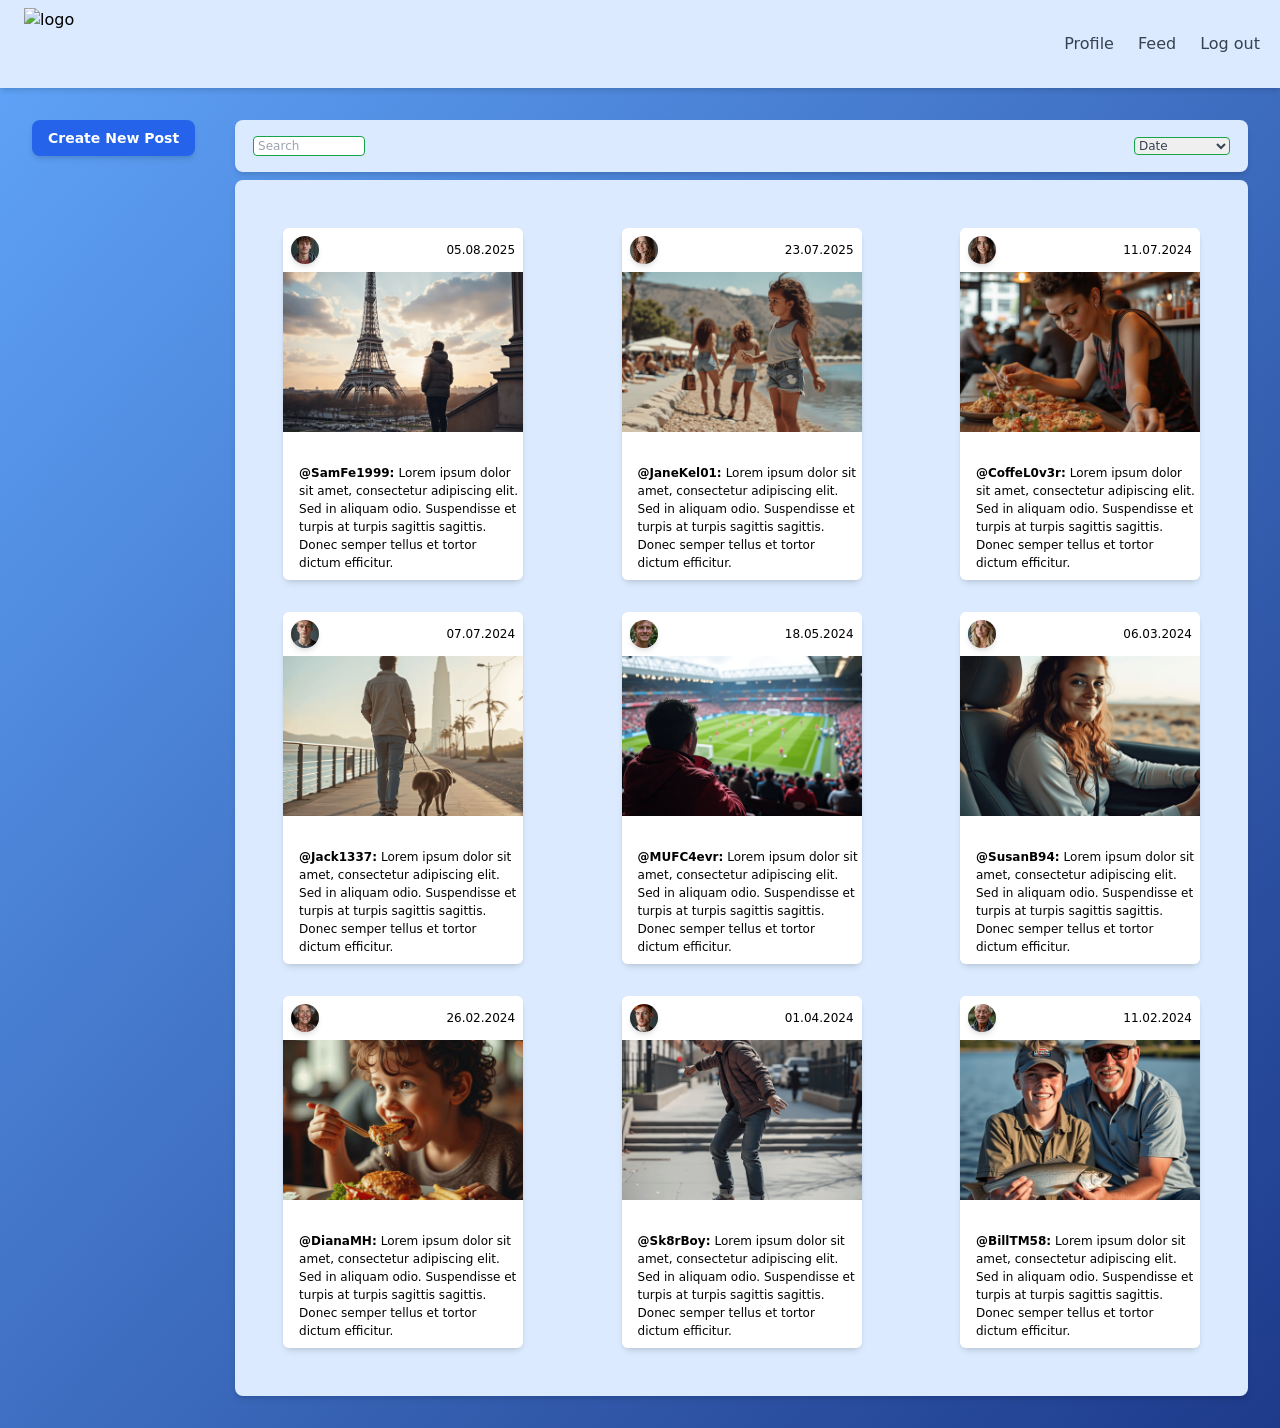
==== feed/index.html @ c8bd6e22 "uploaded files" ====
<!DOCTYPE html>
<html lang="en">

<head>
    <meta charset="UTF-8">
    <meta name="viewport" content="width=device-width, initial-scale=1.0">
    <script src="https://kit.fontawesome.com/2b623f016d.js" crossorigin="anonymous"></script>
    <title>SOME | FEED</title>
    <link href="../css/style.css" rel="stylesheet">
    <link rel="icon" href="img/favicon_io/favicon.ico" type="image/x-icon">

</head>

<body class="bg-gradient-to-br from-blue-400 to-blue-900 h-auto flex flex-col items-center justify-center">
    <!-- Navbar -->
    <nav class="bg-blue-100 shadow-md p-1 relative min-w-full">
        <div class="container mx-auto flex justify-between items-center px-4 ">
            <img src="../img/logo.png" alt="logo" class="h-20 w-20 p-1">
            <button id="menu-toggle" class="text-2xl text-gray-700 md:hidden">
                ☰
            </button>
            <ul id="menu" class="hidden md:flex text-md text-gray-700 space-x-6 sticky top-0">
                <li><a href="../profile/index.html" class="hover:text-blue-500  hover:underline">Profile</a></li>
                <li><a href="index.html" class="hover:text-blue-500 hover:underline">Feed</a></li>
                <li><a href="../index.html" class="hover:text-blue-500 hover:underline">Log out</a></li>
            </ul>
        </div>

        <!-- Mobilmeny -->
        <ul id="mobile-menu"
            class=" hidden absolute left-0 top-full w-full bg-blue-100 shadow-md flex-col text-gray-700 text-center space-y-4 p-2 p-4 pb-8 md:hidden ">
            <li><a href="/profile/index.html" class="block p-2 hover:bg-blue-200 flex justify-center flex-col"><i
                        class="fa-solid fa-user text-xs text-green-400 drop-shadow"></i>Profile</a></li>
            <li><a href="/feed/index.html" class="block p-2 hover:bg-blue-200 flex justify-center flex-col"><i
                        class="fa-solid fa-rss text-xs text-green-400 drop-shadow"></i>Feed</a></li>
            <li><a href="/index.html" class="block p-2 hover:bg-blue-200 flex justify-center flex-col"><i
                        class="fa-solid fa-right-from-bracket text-xs text-red-400 drop-shadow"></i>Log Out</a></li>

        </ul>
    </nav>



    <main class="container flex justify-center flex-col sm:flex-row h-full p-8">
        <!-- Left column(Create post)-->
        <div class="  sm:min-w-max flex flex-col rounded-lg h-full ">
            <details class="group">
                <!-- Button to toggle post form -->
                <summary
                    class="bg-blue-600 text-white min-w-max  text-sm font-semibold px-4 py-2 rounded-lg shadow-md  mb-4 list-none cursor-pointer hover:bg-green-600">
                    Create New Post
                </summary>



                <!-- Post form -->
                <div class="bg-blue-100 sm:min-w-max flex flex-col p-8 shadow-md rounded-lg h-full mb-4 ">

                    <button
                        class="border-2 border-green-400 flex items-center justify-between w-full px-4 py-2 rounded-lg shadow-md hover:border-blue-400">
                        <span class="text-gray-500 ">Add photo</span>
                        <i class="fa-regular fa-image text-xl text-gray-500"></i>
                    </button>

                    <textarea placeholder="Enter text..."
                        class="border border-green-600 rounded-lg p-2 w-full h-32 my-4 focus:outline-none focus:ring focus:border-green-400"></textarea>

                    <button
                        class="bg-green-500 font-semibold px-2 py-3 rounded-lg shadow-md w-full text-white hover:bg-blue-400">
                        Post
                    </button>
                </div>
            </details>
        </div>
        <!-- Searchbar and -->
        <div>
            <!-- Right column(activty) -->
            <div class=" bg-blue-100 flex flex-wrap shadow-md rounded-lg h-auto  p-4 p-1 sm:mt-0
        sm:ml-10">

                <div class="container w-full min-w-min flex flex-wrap justify-between items-center mx-0.5 ">

                    <input type="text" placeholder="Search"
                        class="border border-green-600 rounded p-1 w-28 h-5 text-[12px] focus:outline-none focus:ring focus:border-green-400 my-2 sm:my-0">


                    <select
                        class="border border-green-600 rounded  w-24 focus:outline-none text-[12px] text-gray-700 focus:ring focus:border-green-400 sm:justify-end">
                        <option value="date">Date</option>
                        <option value="comments">Comments</option>
                        <option value="likes">Likes</option>
                    </select>
                </div>
            </div>

            <div class=" bg-blue-100 flex flex-wrap shadow-md rounded-lg h-auto justify-center sm:p-8 p-1 mt-2  
                sm:ml-10 lg:justify-between">


                <div class="bg-white min-h-52 w-140 m-4 shadow-md rounded-lg w-60">
                    <div class="bg-white rounded-t-md p-2 flex justify-between items-center text-xs">
                        <img src="../img/profile/man1.png" alt="profile picture of SamFe1999"
                            class="bg-blue-100 shadow-md rounded-full h-7 w-7 object-cover">
                        05.08.2025
                    </div>
                    <img src="../img/content/eiffeltower.png" alt="picture of man looking at the eiffel tower"
                        class=" h-40 w-full w-3 mx-auto object-cover ring-green-500">
                    <div class="bg-white py-1 rounded-b-md">
                        <div>
                            <i class="fa-solid fa-heart fa-sm px-0.5 pl-4 text-red-600"></i>
                            <i class="fa-regular fa-comment fa-sm px-0.5"></i>
                            <div class="flex flex-row">
                                <p class="text-[12px] px-0.5 py-1 pl-4"><span
                                        class=" pr-1 font-bold">@SamFe1999:</span>Lorem
                                    ipsum dolor sit amet, consectetur adipiscing elit. Sed
                                    in aliquam odio. Suspendisse et turpis at turpis sagittis sagittis. Donec semper
                                    tellus
                                    et tortor dictum efficitur.</p>

                            </div>



                        </div>
                    </div>
                </div>

                <div class="bg-white min-h-52 w-140 m-4 shadow-md rounded-lg w-60">
                    <div class="bg-white rounded-t-md p-2 flex justify-between items-center text-xs">
                        <img src="../img/profile/woman1.png" alt="profile picture of JaneKel01"
                            class="bg-blue-100 shadow-md rounded-full h-7 w-7 object-cover">
                        23.07.2025
                    </div>
                    <img src="../img/content/spain.png" alt="Picture of a girl playing on the beach"
                        class=" h-40 w-full w-3 mx-auto object-cover ring-green-500">
                    <div class="bg-white py-1 rounded-b-md">
                        <i class="fa-regular fa-heart fa-sm px-0.5 pl-4 "></i>
                        <i class="fa-regular fa-comment fa-sm px-0.5"></i>
                        <div class="flex flex-row">
                            <p class="text-[12px] px-0.5 py-1 pl-4"><span
                                    class=" pr-1 font-bold">@JaneKel01:</span>Lorem
                                ipsum dolor sit amet, consectetur adipiscing elit. Sed
                                in aliquam odio. Suspendisse et turpis at turpis sagittis sagittis. Donec semper tellus
                                et tortor dictum efficitur.</p>

                        </div>
                    </div>
                </div>
                <div class="bg-white min-h-52 w-140 m-4 shadow-md rounded-lg w-60">
                    <div class="bg-white rounded-t-md p-2 flex justify-between items-center text-xs">
                        <img src="../img/profile/woman2.png" alt="profile picture of CoffeL0v3r"
                            class="bg-blue-100 shadow-md rounded-full h-7 w-7 object-cover">
                        11.07.2024
                    </div>
                    <img src="../img/content/food.png" alt="Picture of a woman eatin on a restaurant"
                        class=" h-40 w-full w-3 mx-auto object-cover ring-green-500">
                    <div class="bg-white py-1 rounded-b-md">
                        <i class="fa-solid fa-heart fa-sm px-0.5 pl-4 text-red-600"></i>
                        <i class="fa-regular fa-comment fa-sm px-0.5"></i>
                        <div class="flex flex-row">
                            <p class="text-[12px] px-0.5 py-1 pl-4"><span
                                    class=" pr-1 font-bold">@CoffeL0v3r:</span>Lorem
                                ipsum dolor sit amet, consectetur adipiscing elit. Sed
                                in aliquam odio. Suspendisse et turpis at turpis sagittis sagittis. Donec semper tellus
                                et tortor dictum efficitur.</p>

                        </div>
                    </div>
                </div>
                <div class="bg-white min-h-52 w-140 m-4 shadow-md rounded-lg w-60">
                    <div class="bg-white rounded-t-md p-2 flex justify-between items-center text-xs">
                        <img src="../img/profile/man2.png" alt="profile picture of Jack1337"
                            class="bg-blue-100 shadow-md rounded-full h-7 w-7 object-cover">
                        07.07.2024
                    </div>
                    <img src="../img/content/dogwalk.png" alt="picture of a a man walking a dog along a promenade"
                        class=" h-40 w-full w-3 mx-auto object-cover ring-green-500">
                    <div class="bg-white py-1 rounded-b-md">
                        <i class="fa-solid fa-heart fa-sm px-0.5 pl-4 text-red-600"></i>
                        <i class="fa-regular fa-comment fa-sm px-0.5"></i>
                        <div class="flex flex-row">
                            <p class="text-[12px] px-0.5 py-1 pl-4"><span class=" pr-1 font-bold">@Jack1337:</span>Lorem
                                ipsum dolor sit amet, consectetur adipiscing elit. Sed
                                in aliquam odio. Suspendisse et turpis at turpis sagittis sagittis. Donec semper tellus
                                et tortor dictum efficitur.</p>

                        </div>
                    </div>
                </div>
                <div class="bg-white min-h-52 w-140 m-4 shadow-md rounded-lg w-60">
                    <div class="bg-white rounded-t-md p-2 flex justify-between items-center text-xs">
                        <img src="../img/profile/man3.png" alt="profile picture of MUFC4evr"
                            class="bg-blue-100 shadow-md rounded-full h-7 w-7 object-cover">
                        18.05.2024
                    </div>
                    <img src="../img/content/football.png" alt="Picture from the stand during a football match"
                        class=" h-40 w-full w-3 mx-auto object-cover ring-green-500">
                    <div class="bg-white py-1 rounded-b-md">
                        <i class="fa-regular fa-heart fa-sm px-0.5 pl-4 "></i>
                        <i class="fa-regular fa-comment fa-sm px-0.5"></i>
                        <div class="flex flex-row">
                            <p class="text-[12px] px-0.5 py-1 pl-4"><span class=" pr-1 font-bold">@MUFC4evr:</span>Lorem
                                ipsum dolor sit amet, consectetur adipiscing elit. Sed
                                in aliquam odio. Suspendisse et turpis at turpis sagittis sagittis. Donec semper tellus
                                et tortor dictum efficitur.</p>

                        </div>
                    </div>
                </div>
                <div class="bg-white min-h-52 w-140 m-4 shadow-md rounded-lg w-60">
                    <div class="bg-white rounded-t-md p-2 flex justify-between items-center text-xs">
                        <img src="../img/profile/woman3.png" alt="profile picture of SusanB94"
                            class="bg-blue-100 shadow-md rounded-full h-7 w-7 object-cover">
                        06.03.2024
                    </div>
                    <img src="../img/content/roadtrip1.png" alt="Picture of a woman driving a car on a roadtrip"
                        class=" h-40 w-full w-3 mx-auto object-cover ring-green-500">
                    <div class="bg-white py-1 rounded-b-md">
                        <i class="fa-solid fa-heart fa-sm px-0.5 pl-4 text-red-600"></i>
                        <i class="fa-regular fa-comment fa-sm px-0.5"></i>
                        <div class="flex flex-row">
                            <p class="text-[12px] px-0.5 py-1 pl-4"><span class=" pr-1 font-bold">@SusanB94:</span>Lorem
                                ipsum dolor sit amet, consectetur adipiscing elit. Sed
                                in aliquam odio. Suspendisse et turpis at turpis sagittis sagittis. Donec semper tellus
                                et tortor dictum efficitur.</p>

                        </div>
                    </div>
                </div>
                <div class="bg-white min-h-52 w-140 m-4 shadow-md rounded-lg w-60">
                    <div class="bg-white rounded-t-md p-2 flex justify-between items-center text-xs">
                        <img src="../img/profile/woman4.png" alt="profile picture of DianaMH"
                            class="bg-blue-100 shadow-md rounded-full h-7 w-7 object-cover">
                        26.02.2024
                    </div>
                    <img src="../img/content/food2.png" alt="Picture of a boy eating food"
                        class=" h-40 w-full w-3 mx-auto object-cover ring-green-500">
                    <div class="bg-white py-1 rounded-b-md">
                        <i class="fa-regular fa-heart fa-sm px-0.5 pl-4 "></i>
                        <i class="fa-regular fa-comment fa-sm px-0.5"></i>
                        <div class="flex flex-row">
                            <p class="text-[12px] px-0.5 py-1 pl-4"><span class=" pr-1 font-bold">@DianaMH:</span>Lorem
                                ipsum dolor sit amet, consectetur adipiscing elit. Sed
                                in aliquam odio. Suspendisse et turpis at turpis sagittis sagittis. Donec semper tellus
                                et tortor dictum efficitur.</p>

                        </div>
                    </div>
                </div>
                <div class="bg-white min-h-52 w-140 m-4 shadow-md rounded-lg w-60">
                    <div class="bg-white rounded-t-md p-2 flex justify-between items-center text-xs">
                        <img src="../img/profile/man5.png" alt="profile picture of Sk8rBoy"
                            class="bg-blue-100 shadow-md rounded-full h-7 w-7 object-cover">
                        01.04.2024
                    </div>
                    <img src="../img/content/skate.png" alt="picture of a man doing a skateboard trick"
                        class=" h-40 w-full w-3 mx-auto object-cover ring-green-500">
                    <div class="bg-white py-1 rounded-b-md">
                        <i class="fa-solid fa-heart fa-sm px-0.5 pl-4 text-red-600"></i>
                        <i class="fa-regular fa-comment fa-sm px-0.5"></i>
                        <div class="flex flex-row">
                            <p class="text-[12px] px-0.5 py-1 pl-4"><span class=" pr-1 font-bold">@Sk8rBoy:</span>Lorem
                                ipsum dolor sit amet, consectetur adipiscing elit. Sed
                                in aliquam odio. Suspendisse et turpis at turpis sagittis sagittis. Donec semper tellus
                                et tortor dictum efficitur.</p>

                        </div>
                    </div>
                </div>
                <div class="bg-white min-h-52 w-140 m-4 shadow-md rounded-lg w-60">
                    <div class="bg-white rounded-t-md p-2 flex justify-between items-center text-xs">
                        <img src="../img/profile/man4.png" alt="profile picture of BillTM58"
                            class="bg-blue-100 shadow-md rounded-full h-7 w-7 object-cover">
                        11.02.2024
                    </div>
                    <img src="../img/content/fish.png"
                        alt="Picture of a older man and his grandson smiling, while showing a fish"
                        class=" h-40 w-full w-3 mx-auto object-cover ring-green-500">
                    <div class="bg-white py-1 rounded-b-md">
                        <i class="fa-solid fa-heart fa-sm px-0.5 pl-4 text-red-600"></i>
                        <i class="fa-regular fa-comment fa-sm px-0.5"></i>
                        <div class="flex flex-row">
                            <p class="text-[12px] px-0.5 py-1 pl-4"><span class=" pr-1 font-bold">@BillTM58:</span>Lorem
                                ipsum dolor sit amet, consectetur adipiscing elit. Sed
                                in aliquam odio. Suspendisse et turpis at turpis sagittis sagittis. Donec semper tellus
                                et tortor dictum efficitur.</p>

                        </div>
                    </div>
                </div>






            </div>
        </div>


    </main>


</body>
<script src="../js/script.js"></script>

</html>
---- css/style.css ----
*, ::before, ::after {
  --tw-border-spacing-x: 0;
  --tw-border-spacing-y: 0;
  --tw-translate-x: 0;
  --tw-translate-y: 0;
  --tw-rotate: 0;
  --tw-skew-x: 0;
  --tw-skew-y: 0;
  --tw-scale-x: 1;
  --tw-scale-y: 1;
  --tw-pan-x:  ;
  --tw-pan-y:  ;
  --tw-pinch-zoom:  ;
  --tw-scroll-snap-strictness: proximity;
  --tw-gradient-from-position:  ;
  --tw-gradient-via-position:  ;
  --tw-gradient-to-position:  ;
  --tw-ordinal:  ;
  --tw-slashed-zero:  ;
  --tw-numeric-figure:  ;
  --tw-numeric-spacing:  ;
  --tw-numeric-fraction:  ;
  --tw-ring-inset:  ;
  --tw-ring-offset-width: 0px;
  --tw-ring-offset-color: #fff;
  --tw-ring-color: rgb(59 130 246 / 0.5);
  --tw-ring-offset-shadow: 0 0 #0000;
  --tw-ring-shadow: 0 0 #0000;
  --tw-shadow: 0 0 #0000;
  --tw-shadow-colored: 0 0 #0000;
  --tw-blur:  ;
  --tw-brightness:  ;
  --tw-contrast:  ;
  --tw-grayscale:  ;
  --tw-hue-rotate:  ;
  --tw-invert:  ;
  --tw-saturate:  ;
  --tw-sepia:  ;
  --tw-drop-shadow:  ;
  --tw-backdrop-blur:  ;
  --tw-backdrop-brightness:  ;
  --tw-backdrop-contrast:  ;
  --tw-backdrop-grayscale:  ;
  --tw-backdrop-hue-rotate:  ;
  --tw-backdrop-invert:  ;
  --tw-backdrop-opacity:  ;
  --tw-backdrop-saturate:  ;
  --tw-backdrop-sepia:  ;
  --tw-contain-size:  ;
  --tw-contain-layout:  ;
  --tw-contain-paint:  ;
  --tw-contain-style:  ;
}

::backdrop {
  --tw-border-spacing-x: 0;
  --tw-border-spacing-y: 0;
  --tw-translate-x: 0;
  --tw-translate-y: 0;
  --tw-rotate: 0;
  --tw-skew-x: 0;
  --tw-skew-y: 0;
  --tw-scale-x: 1;
  --tw-scale-y: 1;
  --tw-pan-x:  ;
  --tw-pan-y:  ;
  --tw-pinch-zoom:  ;
  --tw-scroll-snap-strictness: proximity;
  --tw-gradient-from-position:  ;
  --tw-gradient-via-position:  ;
  --tw-gradient-to-position:  ;
  --tw-ordinal:  ;
  --tw-slashed-zero:  ;
  --tw-numeric-figure:  ;
  --tw-numeric-spacing:  ;
  --tw-numeric-fraction:  ;
  --tw-ring-inset:  ;
  --tw-ring-offset-width: 0px;
  --tw-ring-offset-color: #fff;
  --tw-ring-color: rgb(59 130 246 / 0.5);
  --tw-ring-offset-shadow: 0 0 #0000;
  --tw-ring-shadow: 0 0 #0000;
  --tw-shadow: 0 0 #0000;
  --tw-shadow-colored: 0 0 #0000;
  --tw-blur:  ;
  --tw-brightness:  ;
  --tw-contrast:  ;
  --tw-grayscale:  ;
  --tw-hue-rotate:  ;
  --tw-invert:  ;
  --tw-saturate:  ;
  --tw-sepia:  ;
  --tw-drop-shadow:  ;
  --tw-backdrop-blur:  ;
  --tw-backdrop-brightness:  ;
  --tw-backdrop-contrast:  ;
  --tw-backdrop-grayscale:  ;
  --tw-backdrop-hue-rotate:  ;
  --tw-backdrop-invert:  ;
  --tw-backdrop-opacity:  ;
  --tw-backdrop-saturate:  ;
  --tw-backdrop-sepia:  ;
  --tw-contain-size:  ;
  --tw-contain-layout:  ;
  --tw-contain-paint:  ;
  --tw-contain-style:  ;
}

/*
! tailwindcss v3.4.17 | MIT License | https://tailwindcss.com
*/

/*
1. Prevent padding and border from affecting element width. (https://github.com/mozdevs/cssremedy/issues/4)
2. Allow adding a border to an element by just adding a border-width. (https://github.com/tailwindcss/tailwindcss/pull/116)
*/

*,
::before,
::after {
  box-sizing: border-box;
  /* 1 */
  border-width: 0;
  /* 2 */
  border-style: solid;
  /* 2 */
  border-color: #e5e7eb;
  /* 2 */
}

::before,
::after {
  --tw-content: '';
}

/*
1. Use a consistent sensible line-height in all browsers.
2. Prevent adjustments of font size after orientation changes in iOS.
3. Use a more readable tab size.
4. Use the user's configured `sans` font-family by default.
5. Use the user's configured `sans` font-feature-settings by default.
6. Use the user's configured `sans` font-variation-settings by default.
7. Disable tap highlights on iOS
*/

html,
:host {
  line-height: 1.5;
  /* 1 */
  -webkit-text-size-adjust: 100%;
  /* 2 */
  -moz-tab-size: 4;
  /* 3 */
  -o-tab-size: 4;
     tab-size: 4;
  /* 3 */
  font-family: ui-sans-serif, system-ui, sans-serif, "Apple Color Emoji", "Segoe UI Emoji", "Segoe UI Symbol", "Noto Color Emoji";
  /* 4 */
  font-feature-settings: normal;
  /* 5 */
  font-variation-settings: normal;
  /* 6 */
  -webkit-tap-highlight-color: transparent;
  /* 7 */
}

/*
1. Remove the margin in all browsers.
2. Inherit line-height from `html` so users can set them as a class directly on the `html` element.
*/

body {
  margin: 0;
  /* 1 */
  line-height: inherit;
  /* 2 */
}

/*
1. Add the correct height in Firefox.
2. Correct the inheritance of border color in Firefox. (https://bugzilla.mozilla.org/show_bug.cgi?id=190655)
3. Ensure horizontal rules are visible by default.
*/

hr {
  height: 0;
  /* 1 */
  color: inherit;
  /* 2 */
  border-top-width: 1px;
  /* 3 */
}

/*
Add the correct text decoration in Chrome, Edge, and Safari.
*/

abbr:where([title]) {
  -webkit-text-decoration: underline dotted;
          text-decoration: underline dotted;
}

/*
Remove the default font size and weight for headings.
*/

h1,
h2,
h3,
h4,
h5,
h6 {
  font-size: inherit;
  font-weight: inherit;
}

/*
Reset links to optimize for opt-in styling instead of opt-out.
*/

a {
  color: inherit;
  text-decoration: inherit;
}

/*
Add the correct font weight in Edge and Safari.
*/

b,
strong {
  font-weight: bolder;
}

/*
1. Use the user's configured `mono` font-family by default.
2. Use the user's configured `mono` font-feature-settings by default.
3. Use the user's configured `mono` font-variation-settings by default.
4. Correct the odd `em` font sizing in all browsers.
*/

code,
kbd,
samp,
pre {
  font-family: ui-monospace, SFMono-Regular, Menlo, Monaco, Consolas, "Liberation Mono", "Courier New", monospace;
  /* 1 */
  font-feature-settings: normal;
  /* 2 */
  font-variation-settings: normal;
  /* 3 */
  font-size: 1em;
  /* 4 */
}

/*
Add the correct font size in all browsers.
*/

small {
  font-size: 80%;
}

/*
Prevent `sub` and `sup` elements from affecting the line height in all browsers.
*/

sub,
sup {
  font-size: 75%;
  line-height: 0;
  position: relative;
  vertical-align: baseline;
}

sub {
  bottom: -0.25em;
}

sup {
  top: -0.5em;
}

/*
1. Remove text indentation from table contents in Chrome and Safari. (https://bugs.chromium.org/p/chromium/issues/detail?id=999088, https://bugs.webkit.org/show_bug.cgi?id=201297)
2. Correct table border color inheritance in all Chrome and Safari. (https://bugs.chromium.org/p/chromium/issues/detail?id=935729, https://bugs.webkit.org/show_bug.cgi?id=195016)
3. Remove gaps between table borders by default.
*/

table {
  text-indent: 0;
  /* 1 */
  border-color: inherit;
  /* 2 */
  border-collapse: collapse;
  /* 3 */
}

/*
1. Change the font styles in all browsers.
2. Remove the margin in Firefox and Safari.
3. Remove default padding in all browsers.
*/

button,
input,
optgroup,
select,
textarea {
  font-family: inherit;
  /* 1 */
  font-feature-settings: inherit;
  /* 1 */
  font-variation-settings: inherit;
  /* 1 */
  font-size: 100%;
  /* 1 */
  font-weight: inherit;
  /* 1 */
  line-height: inherit;
  /* 1 */
  letter-spacing: inherit;
  /* 1 */
  color: inherit;
  /* 1 */
  margin: 0;
  /* 2 */
  padding: 0;
  /* 3 */
}

/*
Remove the inheritance of text transform in Edge and Firefox.
*/

button,
select {
  text-transform: none;
}

/*
1. Correct the inability to style clickable types in iOS and Safari.
2. Remove default button styles.
*/

button,
input:where([type='button']),
input:where([type='reset']),
input:where([type='submit']) {
  -webkit-appearance: button;
  /* 1 */
  background-color: transparent;
  /* 2 */
  background-image: none;
  /* 2 */
}

/*
Use the modern Firefox focus style for all focusable elements.
*/

:-moz-focusring {
  outline: auto;
}

/*
Remove the additional `:invalid` styles in Firefox. (https://github.com/mozilla/gecko-dev/blob/2f9eacd9d3d995c937b4251a5557d95d494c9be1/layout/style/res/forms.css#L728-L737)
*/

:-moz-ui-invalid {
  box-shadow: none;
}

/*
Add the correct vertical alignment in Chrome and Firefox.
*/

progress {
  vertical-align: baseline;
}

/*
Correct the cursor style of increment and decrement buttons in Safari.
*/

::-webkit-inner-spin-button,
::-webkit-outer-spin-button {
  height: auto;
}

/*
1. Correct the odd appearance in Chrome and Safari.
2. Correct the outline style in Safari.
*/

[type='search'] {
  -webkit-appearance: textfield;
  /* 1 */
  outline-offset: -2px;
  /* 2 */
}

/*
Remove the inner padding in Chrome and Safari on macOS.
*/

::-webkit-search-decoration {
  -webkit-appearance: none;
}

/*
1. Correct the inability to style clickable types in iOS and Safari.
2. Change font properties to `inherit` in Safari.
*/

::-webkit-file-upload-button {
  -webkit-appearance: button;
  /* 1 */
  font: inherit;
  /* 2 */
}

/*
Add the correct display in Chrome and Safari.
*/

summary {
  display: list-item;
}

/*
Removes the default spacing and border for appropriate elements.
*/

blockquote,
dl,
dd,
h1,
h2,
h3,
h4,
h5,
h6,
hr,
figure,
p,
pre {
  margin: 0;
}

fieldset {
  margin: 0;
  padding: 0;
}

legend {
  padding: 0;
}

ol,
ul,
menu {
  list-style: none;
  margin: 0;
  padding: 0;
}

/*
Reset default styling for dialogs.
*/

dialog {
  padding: 0;
}

/*
Prevent resizing textareas horizontally by default.
*/

textarea {
  resize: vertical;
}

/*
1. Reset the default placeholder opacity in Firefox. (https://github.com/tailwindlabs/tailwindcss/issues/3300)
2. Set the default placeholder color to the user's configured gray 400 color.
*/

input::-moz-placeholder, textarea::-moz-placeholder {
  opacity: 1;
  /* 1 */
  color: #9ca3af;
  /* 2 */
}

input::placeholder,
textarea::placeholder {
  opacity: 1;
  /* 1 */
  color: #9ca3af;
  /* 2 */
}

/*
Set the default cursor for buttons.
*/

button,
[role="button"] {
  cursor: pointer;
}

/*
Make sure disabled buttons don't get the pointer cursor.
*/

:disabled {
  cursor: default;
}

/*
1. Make replaced elements `display: block` by default. (https://github.com/mozdevs/cssremedy/issues/14)
2. Add `vertical-align: middle` to align replaced elements more sensibly by default. (https://github.com/jensimmons/cssremedy/issues/14#issuecomment-634934210)
   This can trigger a poorly considered lint error in some tools but is included by design.
*/

img,
svg,
video,
canvas,
audio,
iframe,
embed,
object {
  display: block;
  /* 1 */
  vertical-align: middle;
  /* 2 */
}

/*
Constrain images and videos to the parent width and preserve their intrinsic aspect ratio. (https://github.com/mozdevs/cssremedy/issues/14)
*/

img,
video {
  max-width: 100%;
  height: auto;
}

/* Make elements with the HTML hidden attribute stay hidden by default */

[hidden]:where(:not([hidden="until-found"])) {
  display: none;
}

.container {
  width: 100%;
}

@media (min-width: 640px) {
  .container {
    max-width: 640px;
  }
}

@media (min-width: 768px) {
  .container {
    max-width: 768px;
  }
}

@media (min-width: 1024px) {
  .container {
    max-width: 1024px;
  }
}

@media (min-width: 1280px) {
  .container {
    max-width: 1280px;
  }
}

@media (min-width: 1536px) {
  .container {
    max-width: 1536px;
  }
}

.absolute {
  position: absolute;
}

.relative {
  position: relative;
}

.sticky {
  position: sticky;
}

.left-0 {
  left: 0px;
}

.top-0 {
  top: 0px;
}

.top-full {
  top: 100%;
}

.m-4 {
  margin: 1rem;
}

.mx-0\.5 {
  margin-left: 0.125rem;
  margin-right: 0.125rem;
}

.mx-auto {
  margin-left: auto;
  margin-right: auto;
}

.my-2 {
  margin-top: 0.5rem;
  margin-bottom: 0.5rem;
}

.my-4 {
  margin-top: 1rem;
  margin-bottom: 1rem;
}

.mb-4 {
  margin-bottom: 1rem;
}

.mt-1 {
  margin-top: 0.25rem;
}

.mt-10 {
  margin-top: 2.5rem;
}

.mt-12 {
  margin-top: 3rem;
}

.mt-2 {
  margin-top: 0.5rem;
}

.block {
  display: block;
}

.flex {
  display: flex;
}

.table {
  display: table;
}

.grid {
  display: grid;
}

.hidden {
  display: none;
}

.h-10 {
  height: 2.5rem;
}

.h-20 {
  height: 5rem;
}

.h-32 {
  height: 8rem;
}

.h-40 {
  height: 10rem;
}

.h-5 {
  height: 1.25rem;
}

.h-7 {
  height: 1.75rem;
}

.h-auto {
  height: auto;
}

.h-full {
  height: 100%;
}

.h-screen {
  height: 100vh;
}

.min-h-52 {
  min-height: 13rem;
}

.w-10 {
  width: 2.5rem;
}

.w-20 {
  width: 5rem;
}

.w-24 {
  width: 6rem;
}

.w-28 {
  width: 7rem;
}

.w-3 {
  width: 0.75rem;
}

.w-40 {
  width: 10rem;
}

.w-60 {
  width: 15rem;
}

.w-7 {
  width: 1.75rem;
}

.w-full {
  width: 100%;
}

.min-w-full {
  min-width: 100%;
}

.min-w-max {
  min-width: -moz-max-content;
  min-width: max-content;
}

.min-w-min {
  min-width: -moz-min-content;
  min-width: min-content;
}

.flex-1 {
  flex: 1 1 0%;
}

.cursor-pointer {
  cursor: pointer;
}

.list-none {
  list-style-type: none;
}

.grid-cols-3 {
  grid-template-columns: repeat(3, minmax(0, 1fr));
}

.flex-row {
  flex-direction: row;
}

.flex-col {
  flex-direction: column;
}

.flex-wrap {
  flex-wrap: wrap;
}

.items-center {
  align-items: center;
}

.justify-center {
  justify-content: center;
}

.justify-between {
  justify-content: space-between;
}

.gap-2 {
  gap: 0.5rem;
}

.space-x-6 > :not([hidden]) ~ :not([hidden]) {
  --tw-space-x-reverse: 0;
  margin-right: calc(1.5rem * var(--tw-space-x-reverse));
  margin-left: calc(1.5rem * calc(1 - var(--tw-space-x-reverse)));
}

.space-y-4 > :not([hidden]) ~ :not([hidden]) {
  --tw-space-y-reverse: 0;
  margin-top: calc(1rem * calc(1 - var(--tw-space-y-reverse)));
  margin-bottom: calc(1rem * var(--tw-space-y-reverse));
}

.rounded {
  border-radius: 0.25rem;
}

.rounded-full {
  border-radius: 9999px;
}

.rounded-lg {
  border-radius: 0.5rem;
}

.rounded-b-md {
  border-bottom-right-radius: 0.375rem;
  border-bottom-left-radius: 0.375rem;
}

.rounded-t-md {
  border-top-left-radius: 0.375rem;
  border-top-right-radius: 0.375rem;
}

.border {
  border-width: 1px;
}

.border-2 {
  border-width: 2px;
}

.border-gray-300 {
  --tw-border-opacity: 1;
  border-color: rgb(209 213 219 / var(--tw-border-opacity, 1));
}

.border-green-400 {
  --tw-border-opacity: 1;
  border-color: rgb(74 222 128 / var(--tw-border-opacity, 1));
}

.border-green-600 {
  --tw-border-opacity: 1;
  border-color: rgb(22 163 74 / var(--tw-border-opacity, 1));
}

.bg-blue-100 {
  --tw-bg-opacity: 1;
  background-color: rgb(219 234 254 / var(--tw-bg-opacity, 1));
}

.bg-blue-600 {
  --tw-bg-opacity: 1;
  background-color: rgb(37 99 235 / var(--tw-bg-opacity, 1));
}

.bg-green-500 {
  --tw-bg-opacity: 1;
  background-color: rgb(34 197 94 / var(--tw-bg-opacity, 1));
}

.bg-green-600 {
  --tw-bg-opacity: 1;
  background-color: rgb(22 163 74 / var(--tw-bg-opacity, 1));
}

.bg-white {
  --tw-bg-opacity: 1;
  background-color: rgb(255 255 255 / var(--tw-bg-opacity, 1));
}

.bg-gradient-to-br {
  background-image: linear-gradient(to bottom right, var(--tw-gradient-stops));
}

.from-blue-400 {
  --tw-gradient-from: #60a5fa var(--tw-gradient-from-position);
  --tw-gradient-to: rgb(96 165 250 / 0) var(--tw-gradient-to-position);
  --tw-gradient-stops: var(--tw-gradient-from), var(--tw-gradient-to);
}

.to-blue-900 {
  --tw-gradient-to: #1e3a8a var(--tw-gradient-to-position);
}

.object-cover {
  -o-object-fit: cover;
     object-fit: cover;
}

.p-1 {
  padding: 0.25rem;
}

.p-2 {
  padding: 0.5rem;
}

.p-4 {
  padding: 1rem;
}

.p-8 {
  padding: 2rem;
}

.px-0\.5 {
  padding-left: 0.125rem;
  padding-right: 0.125rem;
}

.px-2 {
  padding-left: 0.5rem;
  padding-right: 0.5rem;
}

.px-4 {
  padding-left: 1rem;
  padding-right: 1rem;
}

.py-1 {
  padding-top: 0.25rem;
  padding-bottom: 0.25rem;
}

.py-2 {
  padding-top: 0.5rem;
  padding-bottom: 0.5rem;
}

.py-3 {
  padding-top: 0.75rem;
  padding-bottom: 0.75rem;
}

.pb-12 {
  padding-bottom: 3rem;
}

.pb-2 {
  padding-bottom: 0.5rem;
}

.pb-4 {
  padding-bottom: 1rem;
}

.pb-8 {
  padding-bottom: 2rem;
}

.pl-4 {
  padding-left: 1rem;
}

.pr-1 {
  padding-right: 0.25rem;
}

.pt-2 {
  padding-top: 0.5rem;
}

.pt-4 {
  padding-top: 1rem;
}

.pt-6 {
  padding-top: 1.5rem;
}

.text-center {
  text-align: center;
}

.text-2xl {
  font-size: 1.5rem;
  line-height: 2rem;
}

.text-\[12px\] {
  font-size: 12px;
}

.text-sm {
  font-size: 0.875rem;
  line-height: 1.25rem;
}

.text-xl {
  font-size: 1.25rem;
  line-height: 1.75rem;
}

.text-xs {
  font-size: 0.75rem;
  line-height: 1rem;
}

.font-bold {
  font-weight: 700;
}

.font-medium {
  font-weight: 500;
}

.font-semibold {
  font-weight: 600;
}

.text-gray-500 {
  --tw-text-opacity: 1;
  color: rgb(107 114 128 / var(--tw-text-opacity, 1));
}

.text-gray-700 {
  --tw-text-opacity: 1;
  color: rgb(55 65 81 / var(--tw-text-opacity, 1));
}

.text-green-400 {
  --tw-text-opacity: 1;
  color: rgb(74 222 128 / var(--tw-text-opacity, 1));
}

.text-red-400 {
  --tw-text-opacity: 1;
  color: rgb(248 113 113 / var(--tw-text-opacity, 1));
}

.text-red-600 {
  --tw-text-opacity: 1;
  color: rgb(220 38 38 / var(--tw-text-opacity, 1));
}

.text-white {
  --tw-text-opacity: 1;
  color: rgb(255 255 255 / var(--tw-text-opacity, 1));
}

.shadow-lg {
  --tw-shadow: 0 10px 15px -3px rgb(0 0 0 / 0.1), 0 4px 6px -4px rgb(0 0 0 / 0.1);
  --tw-shadow-colored: 0 10px 15px -3px var(--tw-shadow-color), 0 4px 6px -4px var(--tw-shadow-color);
  box-shadow: var(--tw-ring-offset-shadow, 0 0 #0000), var(--tw-ring-shadow, 0 0 #0000), var(--tw-shadow);
}

.shadow-md {
  --tw-shadow: 0 4px 6px -1px rgb(0 0 0 / 0.1), 0 2px 4px -2px rgb(0 0 0 / 0.1);
  --tw-shadow-colored: 0 4px 6px -1px var(--tw-shadow-color), 0 2px 4px -2px var(--tw-shadow-color);
  box-shadow: var(--tw-ring-offset-shadow, 0 0 #0000), var(--tw-ring-shadow, 0 0 #0000), var(--tw-shadow);
}

.ring-2 {
  --tw-ring-offset-shadow: var(--tw-ring-inset) 0 0 0 var(--tw-ring-offset-width) var(--tw-ring-offset-color);
  --tw-ring-shadow: var(--tw-ring-inset) 0 0 0 calc(2px + var(--tw-ring-offset-width)) var(--tw-ring-color);
  box-shadow: var(--tw-ring-offset-shadow), var(--tw-ring-shadow), var(--tw-shadow, 0 0 #0000);
}

.ring-green-500 {
  --tw-ring-opacity: 1;
  --tw-ring-color: rgb(34 197 94 / var(--tw-ring-opacity, 1));
}

.drop-shadow {
  --tw-drop-shadow: drop-shadow(0 1px 2px rgb(0 0 0 / 0.1)) drop-shadow(0 1px 1px rgb(0 0 0 / 0.06));
  filter: var(--tw-blur) var(--tw-brightness) var(--tw-contrast) var(--tw-grayscale) var(--tw-hue-rotate) var(--tw-invert) var(--tw-saturate) var(--tw-sepia) var(--tw-drop-shadow);
}

.hover\:border-blue-400:hover {
  --tw-border-opacity: 1;
  border-color: rgb(96 165 250 / var(--tw-border-opacity, 1));
}

.hover\:bg-blue-200:hover {
  --tw-bg-opacity: 1;
  background-color: rgb(191 219 254 / var(--tw-bg-opacity, 1));
}

.hover\:bg-blue-400:hover {
  --tw-bg-opacity: 1;
  background-color: rgb(96 165 250 / var(--tw-bg-opacity, 1));
}

.hover\:bg-green-500:hover {
  --tw-bg-opacity: 1;
  background-color: rgb(34 197 94 / var(--tw-bg-opacity, 1));
}

.hover\:bg-green-600:hover {
  --tw-bg-opacity: 1;
  background-color: rgb(22 163 74 / var(--tw-bg-opacity, 1));
}

.hover\:text-blue-500:hover {
  --tw-text-opacity: 1;
  color: rgb(59 130 246 / var(--tw-text-opacity, 1));
}

.hover\:underline:hover {
  text-decoration-line: underline;
}

.hover\:shadow-xl:hover {
  --tw-shadow: 0 20px 25px -5px rgb(0 0 0 / 0.1), 0 8px 10px -6px rgb(0 0 0 / 0.1);
  --tw-shadow-colored: 0 20px 25px -5px var(--tw-shadow-color), 0 8px 10px -6px var(--tw-shadow-color);
  box-shadow: var(--tw-ring-offset-shadow, 0 0 #0000), var(--tw-ring-shadow, 0 0 #0000), var(--tw-shadow);
}

.focus\:border-green-400:focus {
  --tw-border-opacity: 1;
  border-color: rgb(74 222 128 / var(--tw-border-opacity, 1));
}

.focus\:outline-none:focus {
  outline: 2px solid transparent;
  outline-offset: 2px;
}

.focus\:ring:focus {
  --tw-ring-offset-shadow: var(--tw-ring-inset) 0 0 0 var(--tw-ring-offset-width) var(--tw-ring-offset-color);
  --tw-ring-shadow: var(--tw-ring-inset) 0 0 0 calc(3px + var(--tw-ring-offset-width)) var(--tw-ring-color);
  box-shadow: var(--tw-ring-offset-shadow), var(--tw-ring-shadow), var(--tw-shadow, 0 0 #0000);
}

@media (min-width: 640px) {
  .sm\:my-0 {
    margin-top: 0px;
    margin-bottom: 0px;
  }

  .sm\:ml-10 {
    margin-left: 2.5rem;
  }

  .sm\:mt-0 {
    margin-top: 0px;
  }

  .sm\:min-w-max {
    min-width: -moz-max-content;
    min-width: max-content;
  }

  .sm\:flex-row {
    flex-direction: row;
  }

  .sm\:justify-end {
    justify-content: flex-end;
  }

  .sm\:p-8 {
    padding: 2rem;
  }
}

@media (min-width: 768px) {
  .md\:flex {
    display: flex;
  }

  .md\:hidden {
    display: none;
  }
}

@media (min-width: 1024px) {
  .lg\:justify-between {
    justify-content: space-between;
  }
}

@media (min-width: 1280px) {
  .xl\:justify-between {
    justify-content: space-between;
  }
}
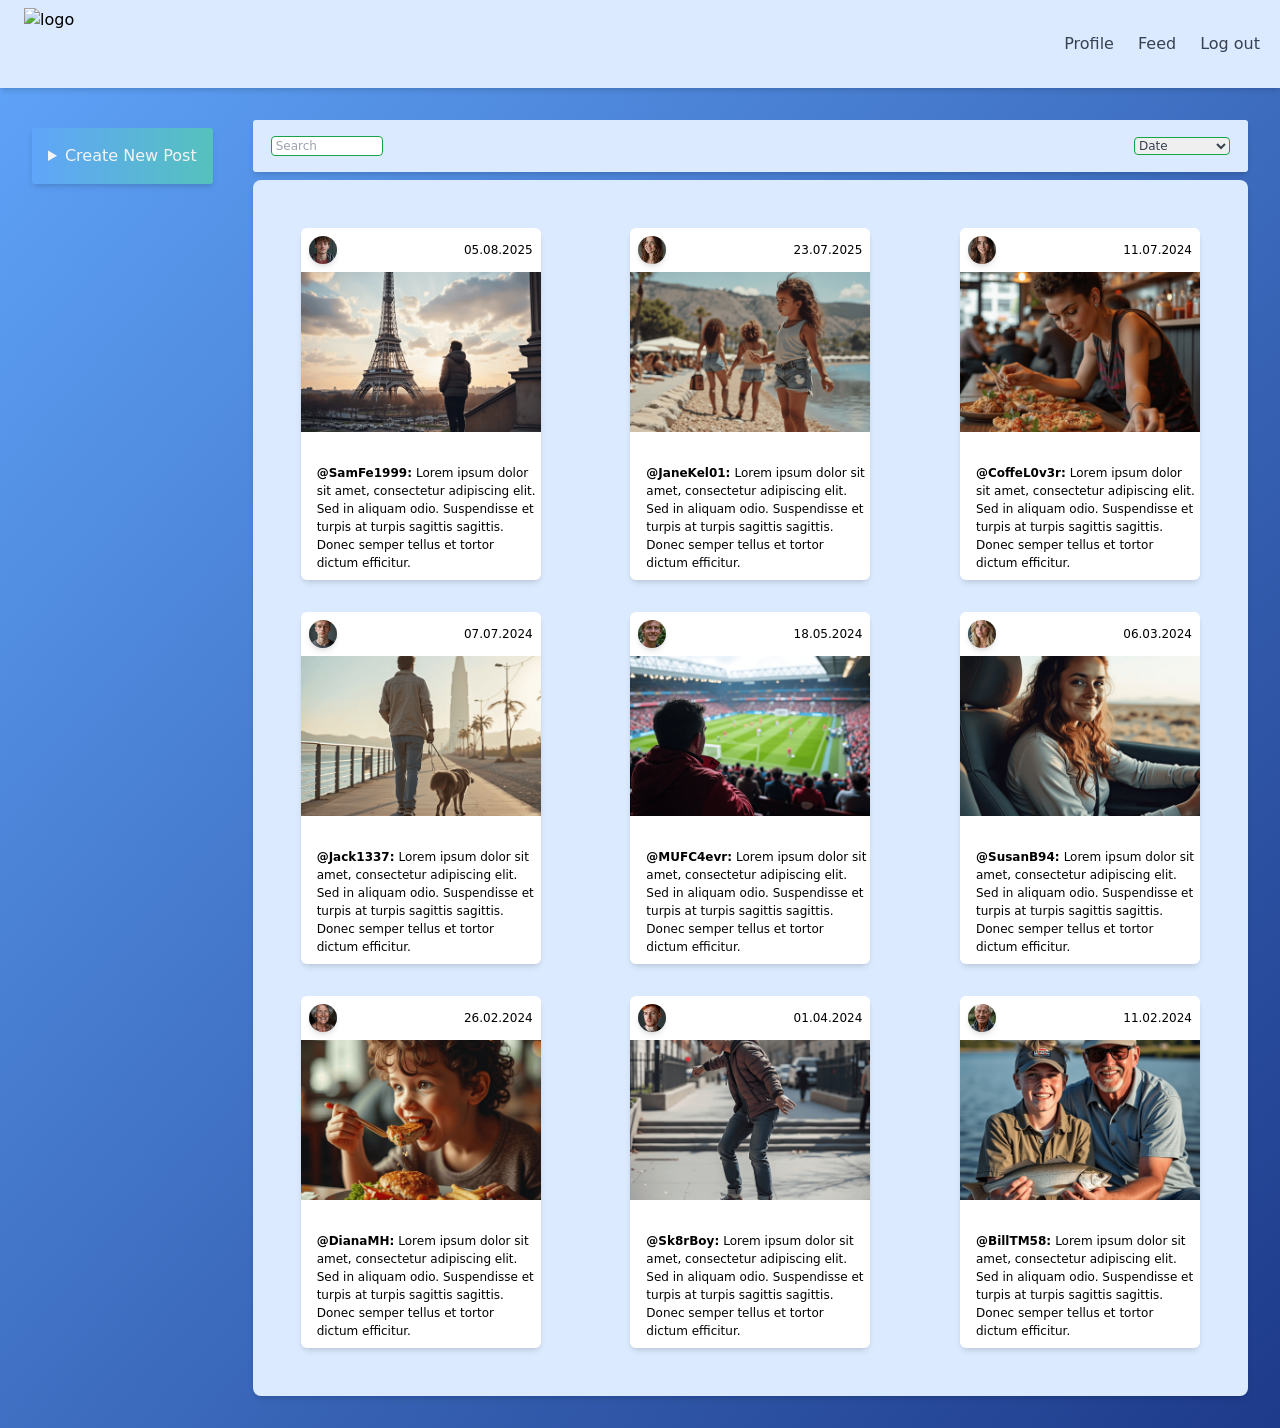
==== commit 3b0996e7: "button update + link logo header" ====
--- a/feed/index.html
+++ b/feed/index.html
@@ -15,7 +15,9 @@
     <!-- Navbar -->
     <nav class="bg-blue-100 shadow-md p-1 relative min-w-full">
         <div class="container mx-auto flex justify-between items-center px-4 ">
-            <img src="../img/logo.png" alt="logo" class="h-20 w-20 p-1">
+            <a href="../index.html">
+                <img src="../img/logo.png" alt="logo" class="h-20 w-20 p-1">
+            </a>
             <button id="menu-toggle" class="text-2xl text-gray-700 md:hidden">
                 ☰
             </button>
@@ -43,18 +45,18 @@
 
     <main class="container flex justify-center flex-col sm:flex-row h-full p-8">
         <!-- Left column(Create post)-->
-        <div class="  sm:min-w-max flex flex-col rounded-lg h-full ">
+        <div class="  sm:min-w-max flex flex-col rounded-lg h-full rounded-[3px] ">
             <details class="group">
                 <!-- Button to toggle post form -->
                 <summary
-                    class="bg-blue-600 text-white min-w-max  text-sm font-semibold px-4 py-2 rounded-lg shadow-md  mb-4 list-none cursor-pointer hover:bg-green-600">
+                    class="p-4 my-2 shadow-md text-gray-100 font-medium bg-gradient-to-r from-blue-400 to-green-400 bg-[length:200%_100%] bg-left hover:bg-right transition-all duration-500 ease-in-out rounded-[3px] hover:shadow-lg cursor-pointer">
                     Create New Post
                 </summary>
 
 
 
                 <!-- Post form -->
-                <div class="bg-blue-100 sm:min-w-max flex flex-col p-8 shadow-md rounded-lg h-full mb-4 ">
+                <div class="bg-blue-100 sm:min-w-max flex flex-col p-8 shadow-md rounded-[3px] h-full mb-4 ">
 
                     <button
                         class="border-2 border-green-400 flex items-center justify-between w-full px-4 py-2 rounded-lg shadow-md hover:border-blue-400">
@@ -75,7 +77,7 @@
         <!-- Searchbar and -->
         <div>
             <!-- Right column(activty) -->
-            <div class=" bg-blue-100 flex flex-wrap shadow-md rounded-lg h-auto  p-4 p-1 sm:mt-0
+            <div class=" bg-blue-100 flex flex-wrap shadow-md rounded-[3px] h-auto  p-4 p-1 sm:mt-0
         sm:ml-10">
 
                 <div class="container w-full min-w-min flex flex-wrap justify-between items-center mx-0.5 ">
@@ -300,8 +302,9 @@
 
     </main>
 
-
+    <!-- script burger meny -->
+    <script src="../js/script.js"></script>
 </body>
-<script src="../js/script.js"></script>
+
 
 </html>
--- a/css/style.css
+++ b/css/style.css
@@ -640,6 +640,10 @@
   margin-bottom: 1rem;
 }
 
+.mb-6 {
+  margin-bottom: 1.5rem;
+}
+
 .mt-1 {
   margin-top: 0.25rem;
 }
@@ -648,14 +652,14 @@
   margin-top: 2.5rem;
 }
 
-.mt-12 {
-  margin-top: 3rem;
-}
-
 .mt-2 {
   margin-top: 0.5rem;
 }
 
+.mt-6 {
+  margin-top: 1.5rem;
+}
+
 .block {
   display: block;
 }
@@ -708,12 +712,12 @@
   height: 100%;
 }
 
-.h-screen {
-  height: 100vh;
-}
-
 .min-h-52 {
   min-height: 13rem;
+}
+
+.min-h-screen {
+  min-height: 100vh;
 }
 
 .w-10 {
@@ -766,6 +770,10 @@
   min-width: min-content;
 }
 
+.max-w-md {
+  max-width: 28rem;
+}
+
 .flex-1 {
   flex: 1 1 0%;
 }
@@ -792,6 +800,10 @@
 
 .flex-wrap {
   flex-wrap: wrap;
+}
+
+.content-start {
+  align-content: flex-start;
 }
 
 .items-center {
@@ -834,6 +846,14 @@
   border-radius: 0.5rem;
 }
 
+.rounded-sm {
+  border-radius: 0.125rem;
+}
+
+.rounded-\[3px\] {
+  border-radius: 3px;
+}
+
 .rounded-b-md {
   border-bottom-right-radius: 0.375rem;
   border-bottom-left-radius: 0.375rem;
@@ -894,6 +914,10 @@
 
 .bg-gradient-to-br {
   background-image: linear-gradient(to bottom right, var(--tw-gradient-stops));
+}
+
+.bg-gradient-to-r {
+  background-image: linear-gradient(to right, var(--tw-gradient-stops));
 }
 
 .from-blue-400 {
@@ -902,8 +926,30 @@
   --tw-gradient-stops: var(--tw-gradient-from), var(--tw-gradient-to);
 }
 
+.from-blue-200 {
+  --tw-gradient-from: #bfdbfe var(--tw-gradient-from-position);
+  --tw-gradient-to: rgb(191 219 254 / 0) var(--tw-gradient-to-position);
+  --tw-gradient-stops: var(--tw-gradient-from), var(--tw-gradient-to);
+}
+
+.to-blue-600 {
+  --tw-gradient-to: #2563eb var(--tw-gradient-to-position);
+}
+
 .to-blue-900 {
   --tw-gradient-to: #1e3a8a var(--tw-gradient-to-position);
+}
+
+.to-green-400 {
+  --tw-gradient-to: #4ade80 var(--tw-gradient-to-position);
+}
+
+.bg-\[length\:200\%_100\%\] {
+  background-size: 200% 100%;
+}
+
+.bg-left {
+  background-position: left;
 }
 
 .object-cover {
@@ -957,10 +1003,6 @@
   padding-bottom: 0.75rem;
 }
 
-.pb-12 {
-  padding-bottom: 3rem;
-}
-
 .pb-2 {
   padding-bottom: 0.5rem;
 }
@@ -979,10 +1021,6 @@
 
 .pr-1 {
   padding-right: 0.25rem;
-}
-
-.pt-2 {
-  padding-top: 0.5rem;
 }
 
 .pt-4 {
@@ -1033,6 +1071,11 @@
   font-weight: 600;
 }
 
+.text-gray-100 {
+  --tw-text-opacity: 1;
+  color: rgb(243 244 246 / var(--tw-text-opacity, 1));
+}
+
 .text-gray-500 {
   --tw-text-opacity: 1;
   color: rgb(107 114 128 / var(--tw-text-opacity, 1));
@@ -1046,6 +1089,11 @@
 .text-green-400 {
   --tw-text-opacity: 1;
   color: rgb(74 222 128 / var(--tw-text-opacity, 1));
+}
+
+.text-green-700 {
+  --tw-text-opacity: 1;
+  color: rgb(21 128 61 / var(--tw-text-opacity, 1));
 }
 
 .text-red-400 {
@@ -1091,6 +1139,28 @@
   filter: var(--tw-blur) var(--tw-brightness) var(--tw-contrast) var(--tw-grayscale) var(--tw-hue-rotate) var(--tw-invert) var(--tw-saturate) var(--tw-sepia) var(--tw-drop-shadow);
 }
 
+.transition-all {
+  transition-property: all;
+  transition-timing-function: cubic-bezier(0.4, 0, 0.2, 1);
+  transition-duration: 150ms;
+}
+
+.duration-300 {
+  transition-duration: 300ms;
+}
+
+.duration-500 {
+  transition-duration: 500ms;
+}
+
+.ease-in-out {
+  transition-timing-function: cubic-bezier(0.4, 0, 0.2, 1);
+}
+
+.hover\:cursor-pointer:hover {
+  cursor: pointer;
+}
+
 .hover\:border-blue-400:hover {
   --tw-border-opacity: 1;
   border-color: rgb(96 165 250 / var(--tw-border-opacity, 1));
@@ -1116,6 +1186,52 @@
   background-color: rgb(22 163 74 / var(--tw-bg-opacity, 1));
 }
 
+.hover\:from-green-400:hover {
+  --tw-gradient-from: #4ade80 var(--tw-gradient-from-position);
+  --tw-gradient-to: rgb(74 222 128 / 0) var(--tw-gradient-to-position);
+  --tw-gradient-stops: var(--tw-gradient-from), var(--tw-gradient-to);
+}
+
+.hover\:from-green-800:hover {
+  --tw-gradient-from: #166534 var(--tw-gradient-from-position);
+  --tw-gradient-to: rgb(22 101 52 / 0) var(--tw-gradient-to-position);
+  --tw-gradient-stops: var(--tw-gradient-from), var(--tw-gradient-to);
+}
+
+.hover\:from-blue-800:hover {
+  --tw-gradient-from: #1e40af var(--tw-gradient-from-position);
+  --tw-gradient-to: rgb(30 64 175 / 0) var(--tw-gradient-to-position);
+  --tw-gradient-stops: var(--tw-gradient-from), var(--tw-gradient-to);
+}
+
+.hover\:from-blue-400:hover {
+  --tw-gradient-from: #60a5fa var(--tw-gradient-from-position);
+  --tw-gradient-to: rgb(96 165 250 / 0) var(--tw-gradient-to-position);
+  --tw-gradient-stops: var(--tw-gradient-from), var(--tw-gradient-to);
+}
+
+.hover\:from-green-500:hover {
+  --tw-gradient-from: #22c55e var(--tw-gradient-from-position);
+  --tw-gradient-to: rgb(34 197 94 / 0) var(--tw-gradient-to-position);
+  --tw-gradient-stops: var(--tw-gradient-from), var(--tw-gradient-to);
+}
+
+.hover\:to-blue-600:hover {
+  --tw-gradient-to: #2563eb var(--tw-gradient-to-position);
+}
+
+.hover\:to-green-600:hover {
+  --tw-gradient-to: #16a34a var(--tw-gradient-to-position);
+}
+
+.hover\:to-green-800:hover {
+  --tw-gradient-to: #166534 var(--tw-gradient-to-position);
+}
+
+.hover\:bg-right:hover {
+  background-position: right;
+}
+
 .hover\:text-blue-500:hover {
   --tw-text-opacity: 1;
   color: rgb(59 130 246 / var(--tw-text-opacity, 1));
@@ -1125,9 +1241,9 @@
   text-decoration-line: underline;
 }
 
-.hover\:shadow-xl:hover {
-  --tw-shadow: 0 20px 25px -5px rgb(0 0 0 / 0.1), 0 8px 10px -6px rgb(0 0 0 / 0.1);
-  --tw-shadow-colored: 0 20px 25px -5px var(--tw-shadow-color), 0 8px 10px -6px var(--tw-shadow-color);
+.hover\:shadow-lg:hover {
+  --tw-shadow: 0 10px 15px -3px rgb(0 0 0 / 0.1), 0 4px 6px -4px rgb(0 0 0 / 0.1);
+  --tw-shadow-colored: 0 10px 15px -3px var(--tw-shadow-color), 0 4px 6px -4px var(--tw-shadow-color);
   box-shadow: var(--tw-ring-offset-shadow, 0 0 #0000), var(--tw-ring-shadow, 0 0 #0000), var(--tw-shadow);
 }
 
